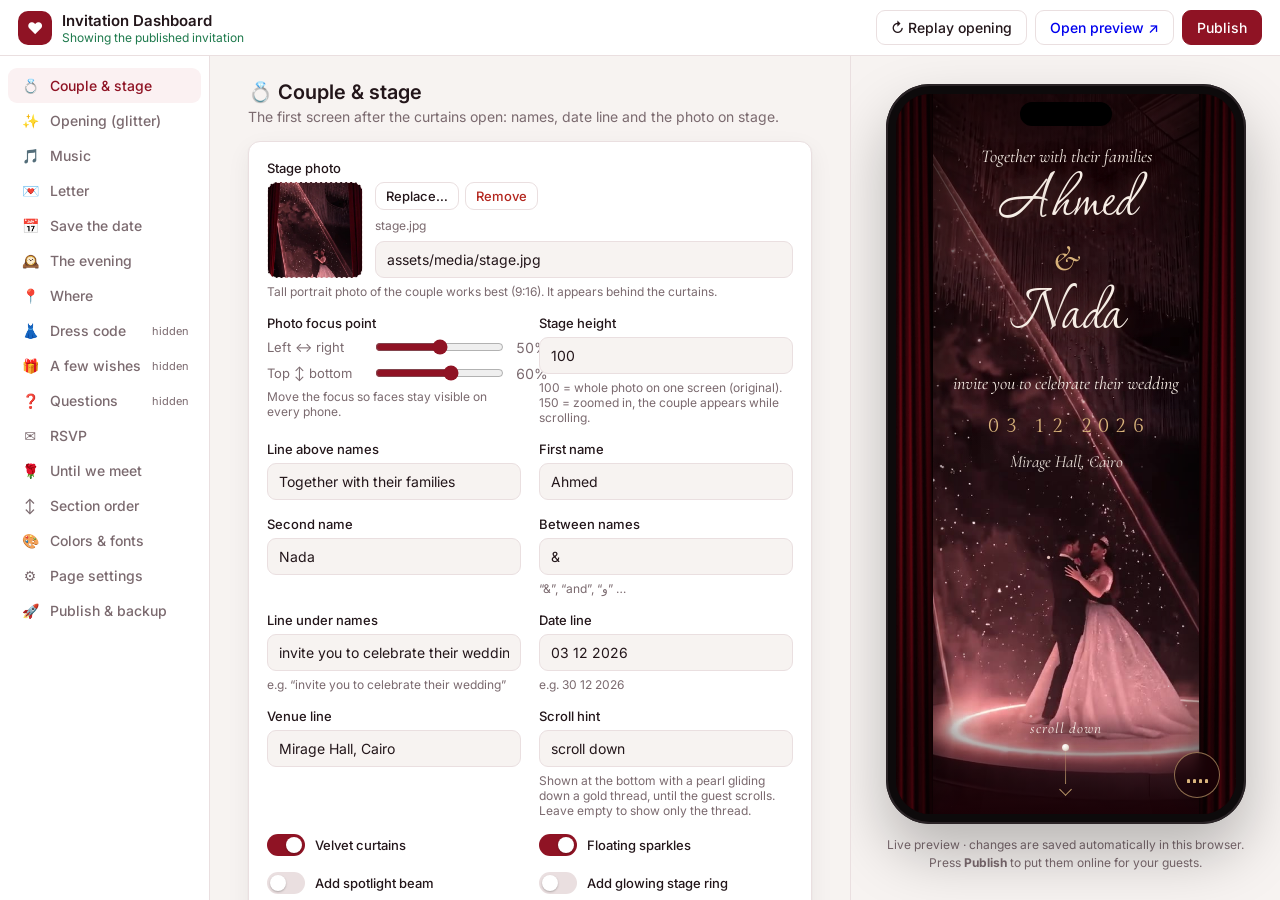
==== admin.html @ 9e241e47 "Load the new N on phones (version bump) Co-Authored-By: Claude Opus 5.5 <noreply@anthropic.com> Clau" ====
<!DOCTYPE html>
<html lang="en">
<head>
  <meta charset="UTF-8">
  <meta name="viewport" content="width=device-width, initial-scale=1">
  <meta name="robots" content="noindex, nofollow">
  <title>Invitation Dashboard</title>
  <link rel="preconnect" href="https://fonts.googleapis.com">
  <link rel="preconnect" href="https://fonts.gstatic.com" crossorigin>
  <link rel="stylesheet" href="https://fonts.googleapis.com/css2?family=Inter:wght@400;500;600&family=Cormorant+Garamond:ital,wght@1,500&display=swap">
  <link rel="stylesheet" href="assets/css/admin.css?v=20261126d">
</head>
<body>
  <header class="top">
    <div class="brand">
      <span class="brand__mark">♥</span>
      <div>
        <h1>Invitation Dashboard</h1>
        <p class="status" id="status">Loading…</p>
      </div>
    </div>
    <div class="top__actions">
      <button class="btn btn--ghost only-mobile" id="togglePreview" type="button">Preview</button>
      <button class="btn btn--ghost" id="replayIntro" type="button" title="Play the opening animation again">↻ Replay opening</button>
      <a class="btn btn--ghost" href="index.html?preview" target="_blank" rel="noopener">Open preview ↗</a>
      <button class="btn btn--primary" id="publishTop" type="button">Publish</button>
    </div>
  </header>

  <div class="layout">
    <nav class="nav" id="nav" aria-label="Sections"></nav>

    <main class="editor" id="editor" tabindex="-1"></main>

    <aside class="preview" id="previewPane" aria-label="Live preview">
      <div class="phone">
        <div class="phone__notch"></div>
        <iframe id="previewFrame" title="Invitation preview" src="index.html?preview&amp;skipIntro"></iframe>
      </div>
      <p class="preview__note">Live preview · changes are saved automatically in this browser.<br>Press <b>Publish</b> to put them online for your guests.</p>
    </aside>
  </div>

  <div class="toast" id="toast" role="status" aria-live="polite"></div>

  <!-- config.js is always loaded fresh so published changes show at once -->
  <script>document.write('<script src="config.js?t=' + Date.now() + '"><\/script>');</script>
  <script src="assets/js/store.js?v=20261126d"></script>
  <script src="assets/js/admin.js?v=20261126d"></script>
</body>
</html>
---- assets/css/admin.css ----
:root {
  --bg: #f7f3f1;
  --panel: #ffffff;
  --ink: #23161a;
  --muted: #7b6a6f;
  --line: #eadfe0;
  --brand: #8f1324;
  --brand-ink: #ffffff;
  --soft: #fbf1f2;
  --ok: #1f7a4d;
  --err: #b3261e;
  --radius: 12px;
  --shadow: 0 1px 2px rgba(35, 22, 26, .06), 0 8px 24px rgba(35, 22, 26, .06);
}
@media (prefers-color-scheme: dark) {
  :root {
    --bg: #171012; --panel: #211719; --ink: #f3e8e9; --muted: #b19ea3; --line: #3a2b2f;
    --brand: #d0475a; --soft: #2b1d20; --shadow: 0 1px 2px rgba(0,0,0,.3), 0 8px 24px rgba(0,0,0,.25);
  }
}
* { box-sizing: border-box; }
html, body { margin: 0; height: 100%; }
body { font-family: Inter, system-ui, -apple-system, "Segoe UI", sans-serif; font-size: 14px; color: var(--ink); background: var(--bg); }
button, input, select, textarea { font: inherit; color: inherit; }
[hidden] { display: none !important; }

/* top bar */
.top {
  position: sticky; top: 0; z-index: 10;
  display: flex; align-items: center; justify-content: space-between; gap: 12px; flex-wrap: wrap;
  padding: 10px 18px; background: var(--panel); border-bottom: 1px solid var(--line);
}
.brand { display: flex; align-items: center; gap: 10px; }
.brand__mark { display: grid; place-items: center; width: 34px; height: 34px; border-radius: 10px; background: var(--brand); color: #fff; font-size: 16px; }
.brand h1 { margin: 0; font-size: 15px; font-weight: 600; }
.status { margin: 0; font-size: 12px; color: var(--muted); }
.status.is-ok { color: var(--ok); }
.top__actions { display: flex; gap: 8px; flex-wrap: wrap; }

.btn {
  display: inline-flex; align-items: center; justify-content: center; gap: 6px;
  padding: 8px 14px; border-radius: 9px; border: 1px solid var(--line); background: var(--panel);
  cursor: pointer; text-decoration: none; font-weight: 500; white-space: nowrap;
}
.btn:hover { border-color: var(--brand); }
.btn:disabled { opacity: .55; cursor: progress; }
.btn--primary { background: var(--brand); border-color: var(--brand); color: var(--brand-ink); }
.btn--primary:hover { filter: brightness(1.08); }
.btn--danger { color: var(--err); }
.btn--sm { padding: 5px 10px; font-size: 13px; }

/* layout */
body { display: flex; flex-direction: column; height: 100vh; overflow: hidden; }
.top { flex: none; }
.layout { display: grid; grid-template-columns: 210px minmax(0, 1fr) 430px; flex: 1; min-height: 0; }
.nav { border-right: 1px solid var(--line); padding: 12px 8px; overflow-y: auto; background: var(--panel); }
.nav button {
  display: flex; align-items: center; gap: 10px; width: 100%; text-align: start;
  padding: 9px 12px; border: 0; border-radius: 9px; background: none; cursor: pointer; color: var(--muted); font-weight: 500;
}
.nav button .ico { width: 20px; text-align: center; }
.nav button:hover { background: var(--soft); color: var(--ink); }
.nav button.is-active { background: var(--soft); color: var(--brand); }
.nav button .off { margin-inline-start: auto; font-size: 11px; color: var(--muted); font-weight: 400; }

.editor { overflow-y: auto; padding: 24px clamp(16px, 3vw, 40px) 80px; outline: none; }
.group__head { display: flex; align-items: flex-start; justify-content: space-between; gap: 12px; margin-bottom: 16px; }
.group__head h2 { margin: 0; font-size: 20px; font-weight: 600; }
.group__head p { margin: 4px 0 0; color: var(--muted); max-width: 60ch; }
.card { background: var(--panel); border: 1px solid var(--line); border-radius: var(--radius); box-shadow: var(--shadow); padding: 18px; margin-bottom: 16px; }
.card h3 { margin: 0 0 12px; font-size: 14px; }

.fields { display: grid; grid-template-columns: repeat(2, minmax(0, 1fr)); gap: 16px 18px; }
.field { display: flex; flex-direction: column; gap: 6px; min-width: 0; }
.field--wide { grid-column: 1 / -1; }
.field > label, .field > .label { font-weight: 500; font-size: 13px; }
.field .help { color: var(--muted); font-size: 12px; margin: 0; }
.input, .field select, .field textarea {
  width: 100%; padding: 9px 11px; border: 1px solid var(--line); border-radius: 9px; background: var(--bg);
  outline: none; transition: border-color .15s, box-shadow .15s;
}
.field textarea { resize: vertical; min-height: 70px; line-height: 1.5; }
.input:focus, .field select:focus, .field textarea:focus { border-color: var(--brand); box-shadow: 0 0 0 3px color-mix(in srgb, var(--brand) 18%, transparent); }

/* toggle */
.toggle { display: flex; align-items: center; gap: 10px; cursor: pointer; user-select: none; }
.toggle input { position: absolute; opacity: 0; }
.toggle .sw { position: relative; width: 38px; height: 22px; border-radius: 99px; background: var(--line); transition: background .2s; flex: none; }
.toggle .sw::after { content: ""; position: absolute; top: 3px; left: 3px; width: 16px; height: 16px; border-radius: 50%; background: #fff; transition: transform .2s; box-shadow: 0 1px 2px rgba(0,0,0,.25); }
.toggle input:checked + .sw { background: var(--brand); }
.toggle input:checked + .sw::after { transform: translateX(16px); }
.toggle input:focus-visible + .sw { outline: 2px solid var(--brand); outline-offset: 2px; }

/* color */
.color { display: flex; align-items: center; gap: 8px; }
.color input[type="color"] { width: 42px; height: 38px; padding: 2px; border: 1px solid var(--line); border-radius: 9px; background: var(--bg); cursor: pointer; }
.color .input { font-family: ui-monospace, monospace; }

/* range */
.range { display: flex; align-items: center; gap: 10px; }
.range input { flex: 1; accent-color: var(--brand); }
.range output { width: 42px; text-align: end; font-variant-numeric: tabular-nums; color: var(--muted); }

/* media */
.media { display: grid; grid-template-columns: 96px minmax(0, 1fr); gap: 12px; align-items: start; }
.media__thumb {
  width: 96px; height: 96px; border-radius: 10px; border: 1px dashed var(--line); background: var(--bg) center / cover no-repeat;
  display: grid; place-items: center; color: var(--muted); font-size: 22px; overflow: hidden;
}
.media__thumb video { width: 100%; height: 100%; object-fit: cover; }
.media__body { display: flex; flex-direction: column; gap: 8px; min-width: 0; }
.media__btns { display: flex; gap: 6px; flex-wrap: wrap; }
.media audio { width: 100%; height: 36px; }
.media .meta { font-size: 12px; color: var(--muted); overflow: hidden; text-overflow: ellipsis; white-space: nowrap; }

/* list */
.list { display: flex; flex-direction: column; gap: 10px; }
.list__item { display: grid; grid-template-columns: 110px 1fr 1.4fr auto; gap: 8px; align-items: center; }
.list__item .btn { padding: 7px 10px; }

/* section order */
.order { list-style: none; margin: 0; padding: 0; display: flex; flex-direction: column; gap: 8px; }
.order li { display: flex; align-items: center; gap: 10px; padding: 10px 12px; border: 1px solid var(--line); border-radius: 10px; background: var(--bg); }
.order__fixed { opacity: .7; border-style: dashed !important; }
.order__num { width: 22px; height: 22px; border-radius: 50%; display: grid; place-items: center; background: var(--soft); color: var(--brand); font-size: 12px; font-weight: 600; flex: none; }
.order__ico { width: 22px; text-align: center; flex: none; }
.order__name { flex: 1; font-weight: 500; min-width: 0; }
.order__name small { color: var(--muted); font-weight: 400; }
.order__tag { font-size: 12px; color: var(--muted); }
.order .is-hidden .order__name { color: var(--muted); }
.order .btn { padding: 6px 12px; }

/* presets */
.presets { display: flex; gap: 10px; flex-wrap: wrap; }
.preset { display: flex; align-items: center; gap: 8px; padding: 6px 12px 6px 6px; border: 1px solid var(--line); border-radius: 99px; background: var(--panel); cursor: pointer; }
.preset:hover { border-color: var(--brand); }
.preset i { width: 22px; height: 22px; border-radius: 50%; display: block; border: 2px solid rgba(255,255,255,.6); }

/* preview */
.preview { border-left: 1px solid var(--line); display: flex; flex-direction: column; align-items: center; justify-content: center; gap: 12px; padding: 16px; overflow: hidden; }
.phone {
  position: relative; width: 360px; height: min(740px, calc(100vh - 150px)); flex: none;
  border-radius: 44px; padding: 10px; background: #0d0a0b; box-shadow: 0 30px 60px rgba(0,0,0,.25), inset 0 0 0 2px #2a2326;
}
.phone__notch { position: absolute; z-index: 2; top: 18px; left: 50%; transform: translateX(-50%); width: 92px; height: 24px; border-radius: 20px; background: #000; }
.phone iframe { width: 100%; height: 100%; border: 0; border-radius: 34px; background: #1c0508; }
.preview__note { margin: 0; text-align: center; font-size: 12px; color: var(--muted); line-height: 1.5; }

/* publish */
.steps { margin: 0; padding-inline-start: 20px; color: var(--muted); line-height: 1.7; }
.steps b { color: var(--ink); }
.log { margin-top: 12px; padding: 10px 12px; border-radius: 9px; background: var(--bg); font-family: ui-monospace, monospace; font-size: 12px; white-space: pre-wrap; max-height: 220px; overflow: auto; }
.log:empty { display: none; }
.row { display: flex; gap: 8px; flex-wrap: wrap; align-items: center; }
.warn { padding: 10px 12px; border-radius: 9px; background: color-mix(in srgb, #e0a800 14%, transparent); font-size: 13px; line-height: 1.5; }

/* toast */
.toast {
  position: fixed; left: 50%; bottom: 24px; transform: translate(-50%, 20px); opacity: 0; pointer-events: none;
  background: var(--ink); color: var(--bg); padding: 10px 16px; border-radius: 10px; font-weight: 500; transition: all .25s ease; z-index: 30; max-width: 90vw;
}
.toast.show { opacity: 1; transform: translate(-50%, 0); }
.toast.err { background: var(--err); color: #fff; }

.only-mobile { display: none; }

@media (max-width: 1180px) {
  .layout { grid-template-columns: 190px minmax(0, 1fr) 380px; }
  .phone { width: 330px; }
}
@media (max-width: 960px) {
  .only-mobile { display: inline-flex; }
  body { display: block; height: auto; overflow: auto; }
  .layout { grid-template-columns: 1fr; height: auto; }
  .nav { display: flex; gap: 4px; overflow-x: auto; border-right: 0; border-bottom: 1px solid var(--line); padding: 8px; position: sticky; top: 57px; z-index: 5; }
  .nav button { width: auto; white-space: nowrap; }
  .nav button .off { display: none; }
  .editor { overflow: visible; padding: 18px 16px 80px; }
  .preview { position: fixed; inset: 0; z-index: 20; background: rgba(10, 5, 6, .85); border: 0; display: none; }
  .preview.is-shown { display: flex; }
  .preview__note { color: #ddd; }
  .phone { height: min(740px, calc(100vh - 120px)); width: min(360px, calc(100vw - 32px)); }
  .top__actions .btn:not(.btn--primary):not(.only-mobile) { display: none; }
}
@media (max-width: 560px) {
  .fields { grid-template-columns: 1fr; }
  .list__item { grid-template-columns: 1fr 1fr; }
  .list__item .btn { grid-column: 1 / -1; }
}
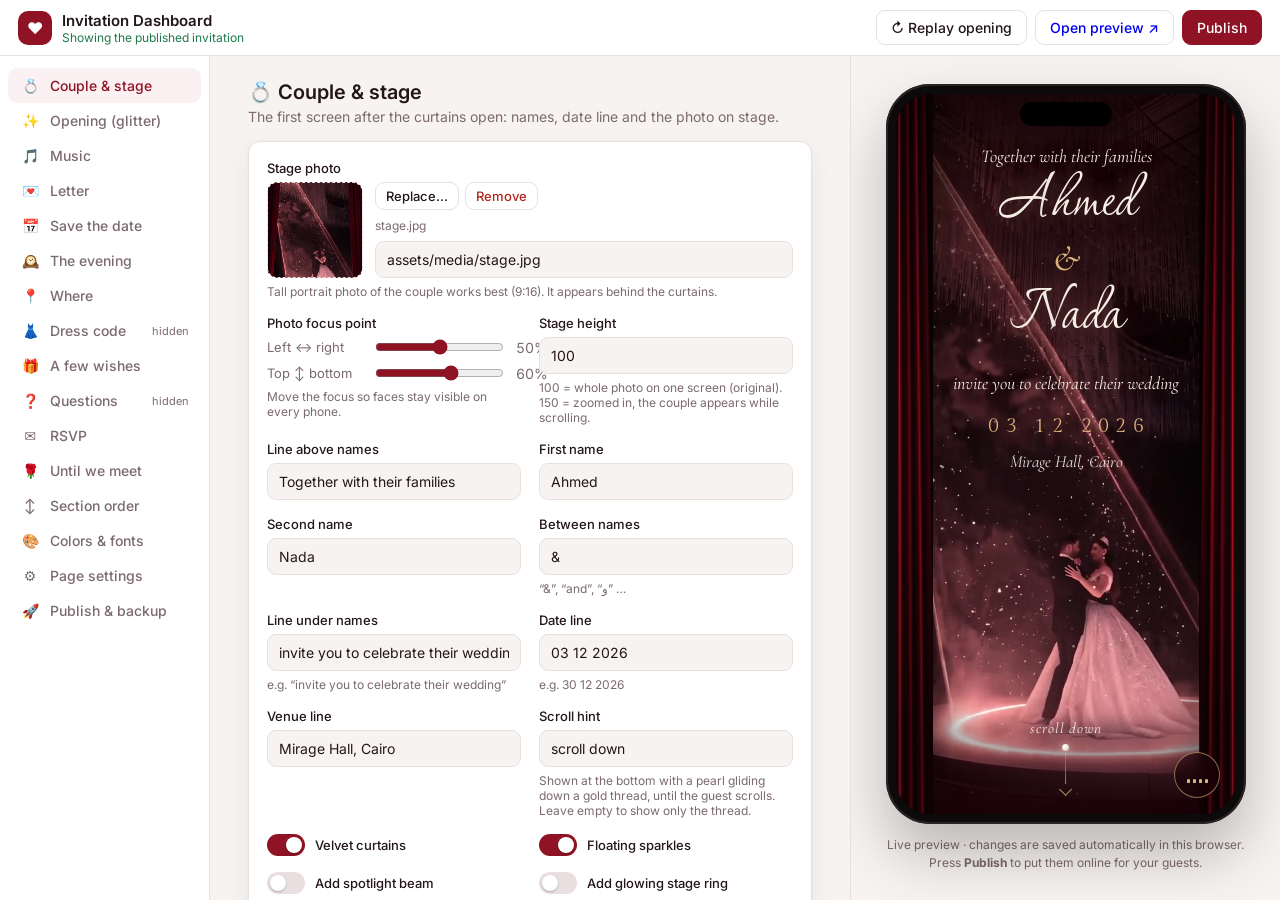
==== commit 87e497a1: "Load the note on phones (version bump) Co-Authored-By: Claude Opus 5.5 <noreply@anthropic.com> Claud" ====
--- a/admin.html
+++ b/admin.html
@@ -8,7 +8,7 @@
   <link rel="preconnect" href="https://fonts.googleapis.com">
   <link rel="preconnect" href="https://fonts.gstatic.com" crossorigin>
   <link rel="stylesheet" href="https://fonts.googleapis.com/css2?family=Inter:wght@400;500;600&family=Cormorant+Garamond:ital,wght@1,500&display=swap">
-  <link rel="stylesheet" href="assets/css/admin.css?v=20261126d">
+  <link rel="stylesheet" href="assets/css/admin.css?v=20261127a">
 </head>
 <body>
   <header class="top">
@@ -45,7 +45,7 @@
 
   <!-- config.js is always loaded fresh so published changes show at once -->
   <script>document.write('<script src="config.js?t=' + Date.now() + '"><\/script>');</script>
-  <script src="assets/js/store.js?v=20261126d"></script>
-  <script src="assets/js/admin.js?v=20261126d"></script>
+  <script src="assets/js/store.js?v=20261127a"></script>
+  <script src="assets/js/admin.js?v=20261127a"></script>
 </body>
 </html>
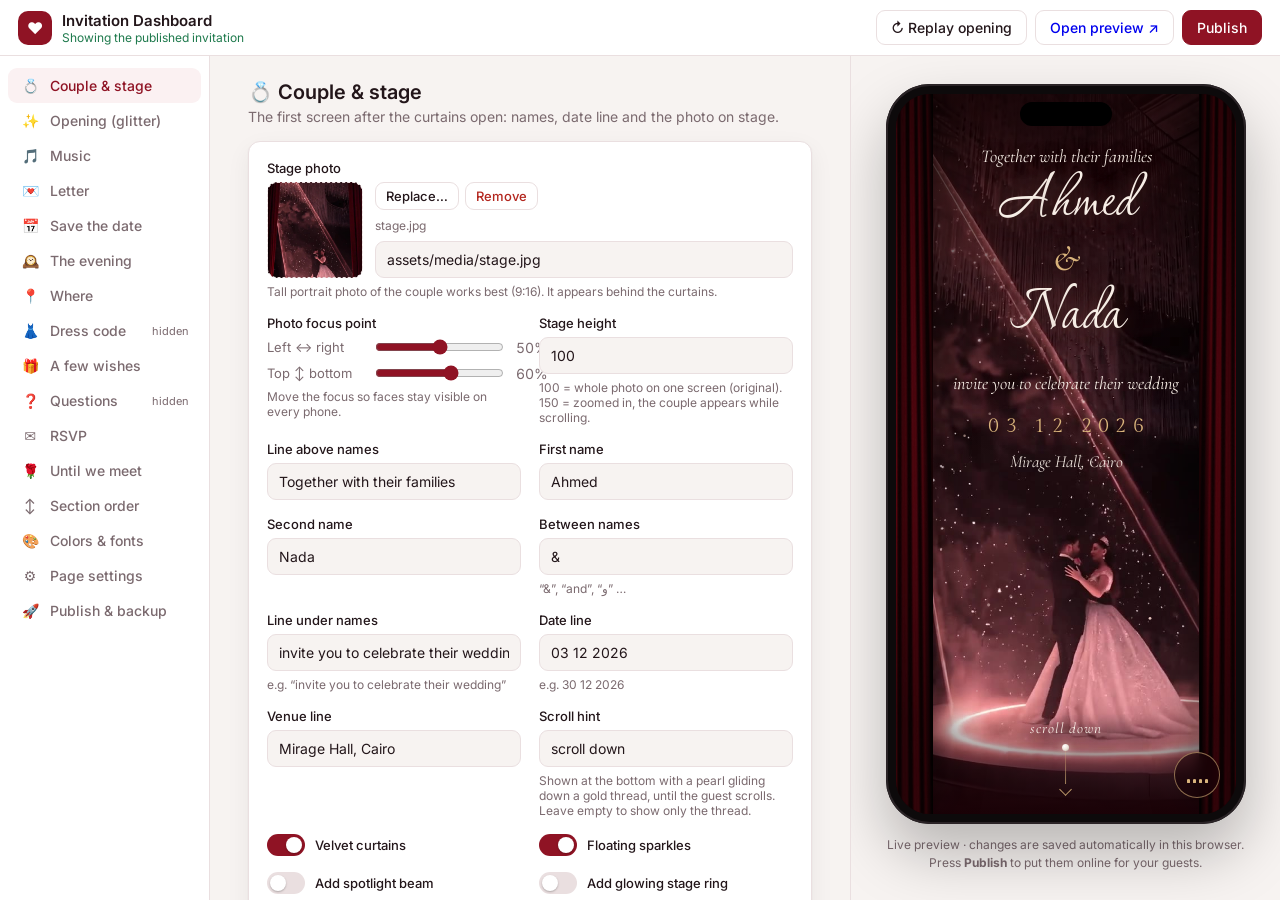
==== commit 627d6d8e: "Times on one line; glowing timeline line goes live Co-Authored-By: Claude Opus 5.5 <noreply@anthropi" ====
--- a/admin.html
+++ b/admin.html
@@ -8,7 +8,7 @@
   <link rel="preconnect" href="https://fonts.googleapis.com">
   <link rel="preconnect" href="https://fonts.gstatic.com" crossorigin>
   <link rel="stylesheet" href="https://fonts.googleapis.com/css2?family=Inter:wght@400;500;600&family=Cormorant+Garamond:ital,wght@1,500&display=swap">
-  <link rel="stylesheet" href="assets/css/admin.css?v=20261127a">
+  <link rel="stylesheet" href="assets/css/admin.css?v=20261127b">
 </head>
 <body>
   <header class="top">
@@ -45,7 +45,7 @@
 
   <!-- config.js is always loaded fresh so published changes show at once -->
   <script>document.write('<script src="config.js?t=' + Date.now() + '"><\/script>');</script>
-  <script src="assets/js/store.js?v=20261127a"></script>
-  <script src="assets/js/admin.js?v=20261127a"></script>
+  <script src="assets/js/store.js?v=20261127b"></script>
+  <script src="assets/js/admin.js?v=20261127b"></script>
 </body>
 </html>
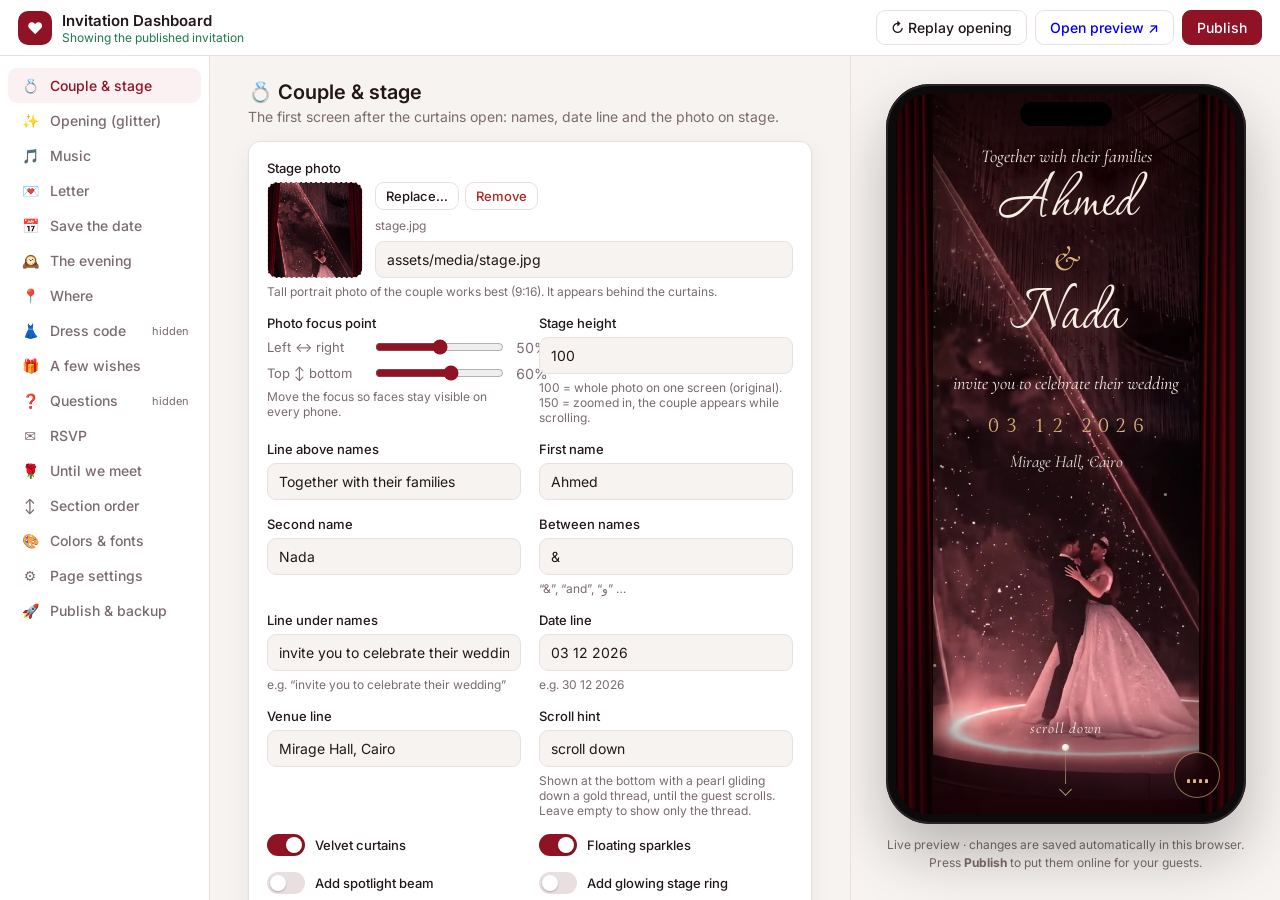
==== commit 29a30dd9: "Load the new timeline line on phones (version bump) Co-Authored-By: Claude Opus 5.5 <noreply@anthrop" ====
--- a/admin.html
+++ b/admin.html
@@ -8,7 +8,7 @@
   <link rel="preconnect" href="https://fonts.googleapis.com">
   <link rel="preconnect" href="https://fonts.gstatic.com" crossorigin>
   <link rel="stylesheet" href="https://fonts.googleapis.com/css2?family=Inter:wght@400;500;600&family=Cormorant+Garamond:ital,wght@1,500&display=swap">
-  <link rel="stylesheet" href="assets/css/admin.css?v=20261127b">
+  <link rel="stylesheet" href="assets/css/admin.css?v=20261127c">
 </head>
 <body>
   <header class="top">
@@ -45,7 +45,7 @@
 
   <!-- config.js is always loaded fresh so published changes show at once -->
   <script>document.write('<script src="config.js?t=' + Date.now() + '"><\/script>');</script>
-  <script src="assets/js/store.js?v=20261127b"></script>
-  <script src="assets/js/admin.js?v=20261127b"></script>
+  <script src="assets/js/store.js?v=20261127c"></script>
+  <script src="assets/js/admin.js?v=20261127c"></script>
 </body>
 </html>
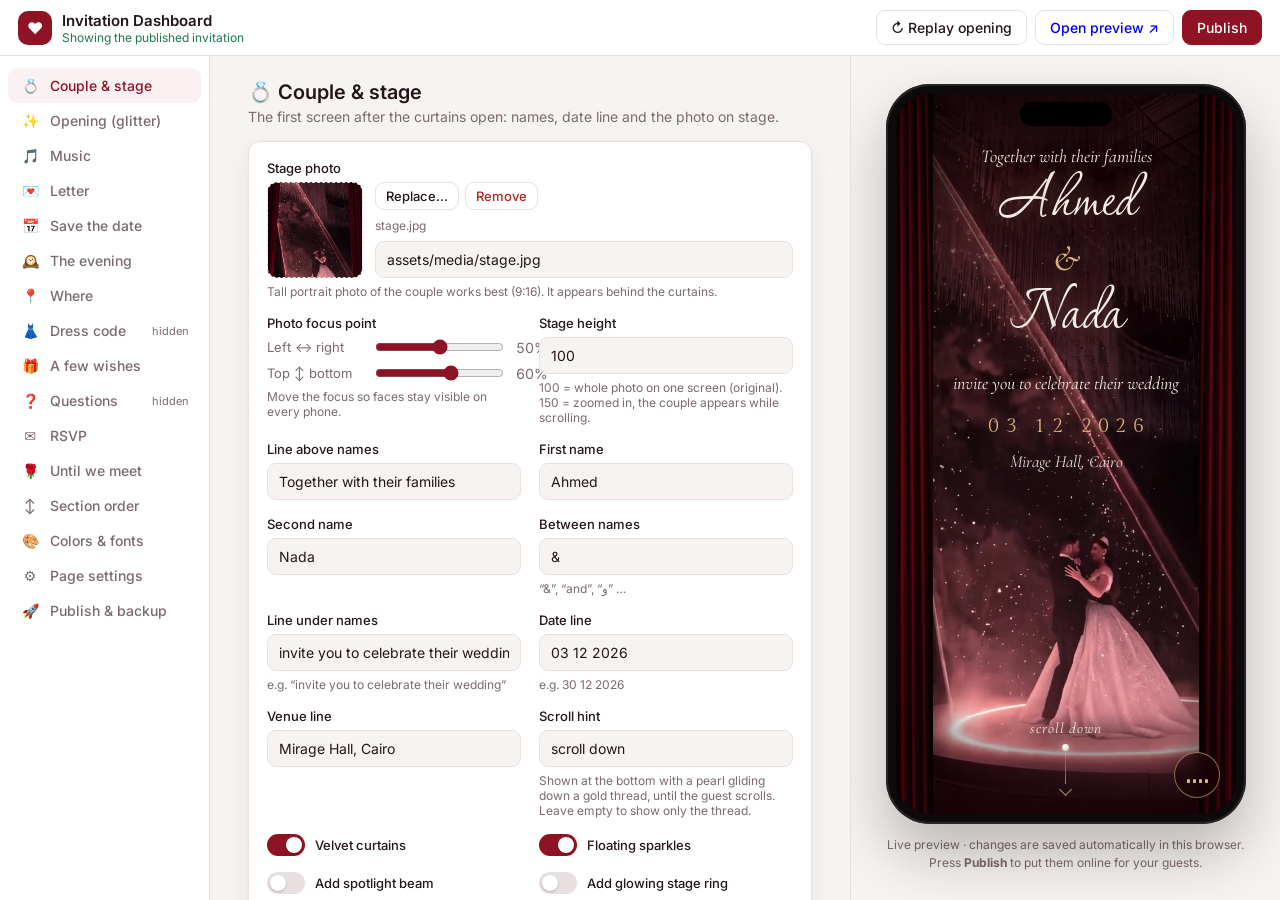
==== commit e8528d5a: "Load the note animation on phones (version bump) Co-Authored-By: Claude Opus 5.5 <noreply@anthropic." ====
--- a/admin.html
+++ b/admin.html
@@ -8,7 +8,7 @@
   <link rel="preconnect" href="https://fonts.googleapis.com">
   <link rel="preconnect" href="https://fonts.gstatic.com" crossorigin>
   <link rel="stylesheet" href="https://fonts.googleapis.com/css2?family=Inter:wght@400;500;600&family=Cormorant+Garamond:ital,wght@1,500&display=swap">
-  <link rel="stylesheet" href="assets/css/admin.css?v=20261127c">
+  <link rel="stylesheet" href="assets/css/admin.css?v=20261127d">
 </head>
 <body>
   <header class="top">
@@ -45,7 +45,7 @@
 
   <!-- config.js is always loaded fresh so published changes show at once -->
   <script>document.write('<script src="config.js?t=' + Date.now() + '"><\/script>');</script>
-  <script src="assets/js/store.js?v=20261127c"></script>
-  <script src="assets/js/admin.js?v=20261127c"></script>
+  <script src="assets/js/store.js?v=20261127d"></script>
+  <script src="assets/js/admin.js?v=20261127d"></script>
 </body>
 </html>
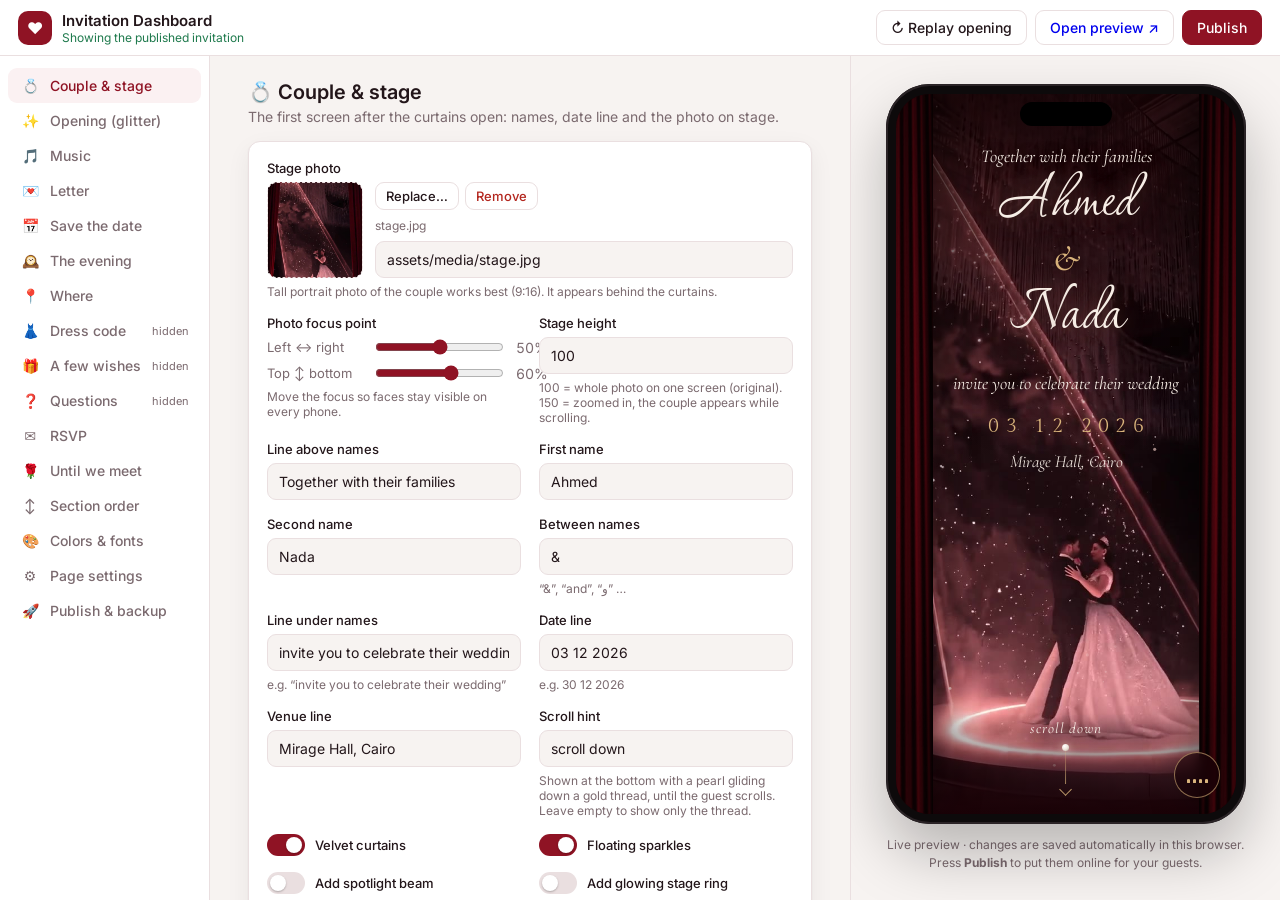
==== commit b3a4ca27: "Load the bold note on phones (version bump) Co-Authored-By: Claude Opus 5.5 <noreply@anthropic.com> " ====
--- a/admin.html
+++ b/admin.html
@@ -8,7 +8,7 @@
   <link rel="preconnect" href="https://fonts.googleapis.com">
   <link rel="preconnect" href="https://fonts.gstatic.com" crossorigin>
   <link rel="stylesheet" href="https://fonts.googleapis.com/css2?family=Inter:wght@400;500;600&family=Cormorant+Garamond:ital,wght@1,500&display=swap">
-  <link rel="stylesheet" href="assets/css/admin.css?v=20261127d">
+  <link rel="stylesheet" href="assets/css/admin.css?v=20261127e">
 </head>
 <body>
   <header class="top">
@@ -45,7 +45,7 @@
 
   <!-- config.js is always loaded fresh so published changes show at once -->
   <script>document.write('<script src="config.js?t=' + Date.now() + '"><\/script>');</script>
-  <script src="assets/js/store.js?v=20261127d"></script>
-  <script src="assets/js/admin.js?v=20261127d"></script>
+  <script src="assets/js/store.js?v=20261127e"></script>
+  <script src="assets/js/admin.js?v=20261127e"></script>
 </body>
 </html>
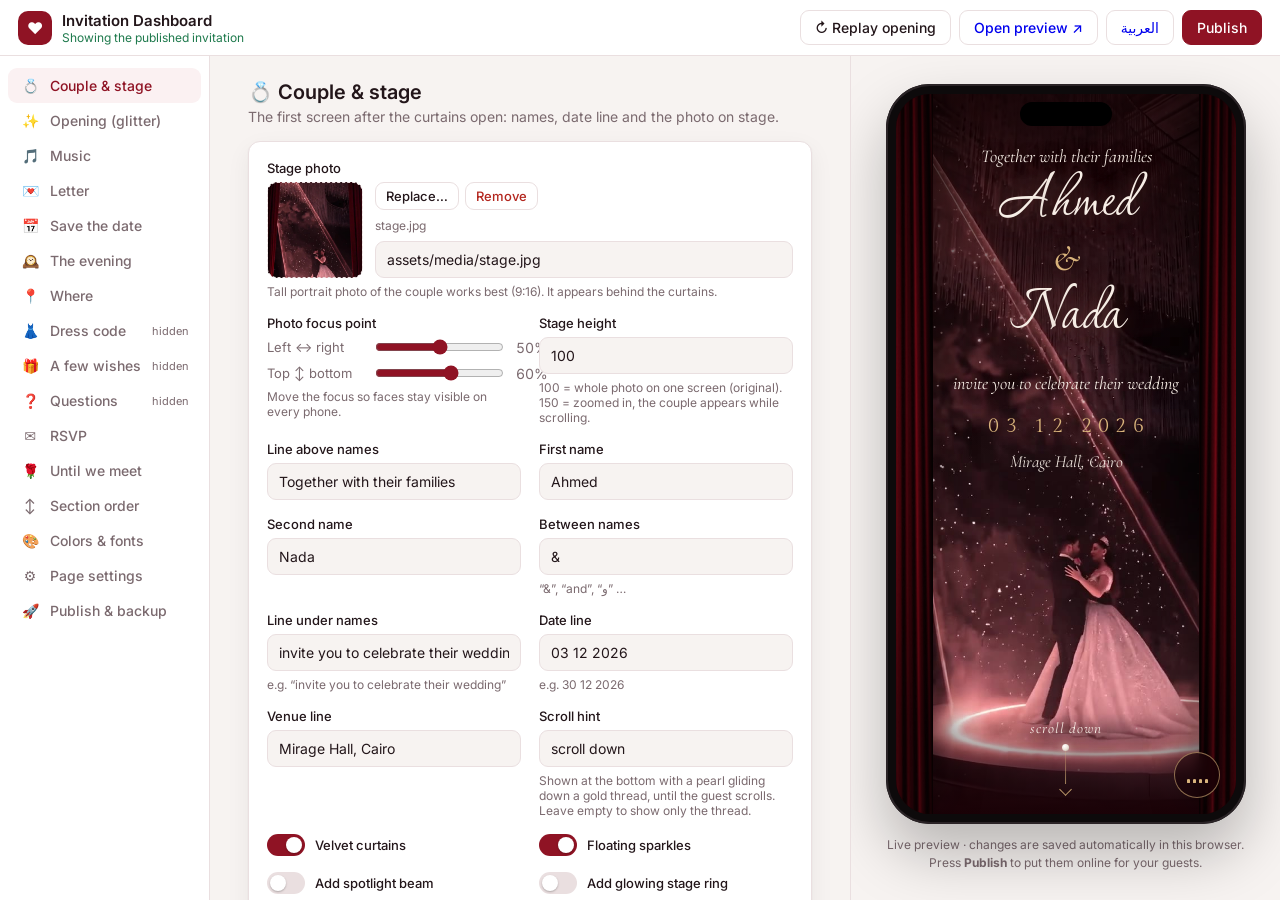
==== commit 687c5341: "Arabic version of the invitation with its own dashboard (preview) - /ar/ link opens the same invitat" ====
--- a/admin.html
+++ b/admin.html
@@ -22,7 +22,8 @@
     <div class="top__actions">
       <button class="btn btn--ghost only-mobile" id="togglePreview" type="button">Preview</button>
       <button class="btn btn--ghost" id="replayIntro" type="button" title="Play the opening animation again">↻ Replay opening</button>
-      <a class="btn btn--ghost" href="index.html?preview" target="_blank" rel="noopener">Open preview ↗</a>
+      <a class="btn btn--ghost" id="openPreview" href="index.html?preview" target="_blank" rel="noopener">Open preview ↗</a>
+      <a class="btn btn--ghost" id="switchLang" href="ar/admin.html">العربية</a>
       <button class="btn btn--primary" id="publishTop" type="button">Publish</button>
     </div>
   </header>
@@ -35,7 +36,7 @@
     <aside class="preview" id="previewPane" aria-label="Live preview">
       <div class="phone">
         <div class="phone__notch"></div>
-        <iframe id="previewFrame" title="Invitation preview" src="index.html?preview&amp;skipIntro"></iframe>
+        <iframe id="previewFrame" title="Invitation preview" src="about:blank"></iframe>
       </div>
       <p class="preview__note">Live preview · changes are saved automatically in this browser.<br>Press <b>Publish</b> to put them online for your guests.</p>
     </aside>
@@ -44,7 +45,7 @@
   <div class="toast" id="toast" role="status" aria-live="polite"></div>
 
   <!-- config.js is always loaded fresh so published changes show at once -->
-  <script>document.write('<script src="config.js?t=' + Date.now() + '"><\/script>');</script>
+  <script>window.INVITE_SITE = new URLSearchParams(location.search).get('site') === 'ar' ? 'ar' : ''; window.INVITE_CONFIG_FILE = window.INVITE_SITE ? 'config-' + window.INVITE_SITE + '.js' : 'config.js'; document.write('<script src="' + window.INVITE_CONFIG_FILE + '?t=' + Date.now() + '"><\/script>');</script>
   <script src="assets/js/store.js?v=20261127e"></script>
   <script src="assets/js/admin.js?v=20261127e"></script>
 </body>
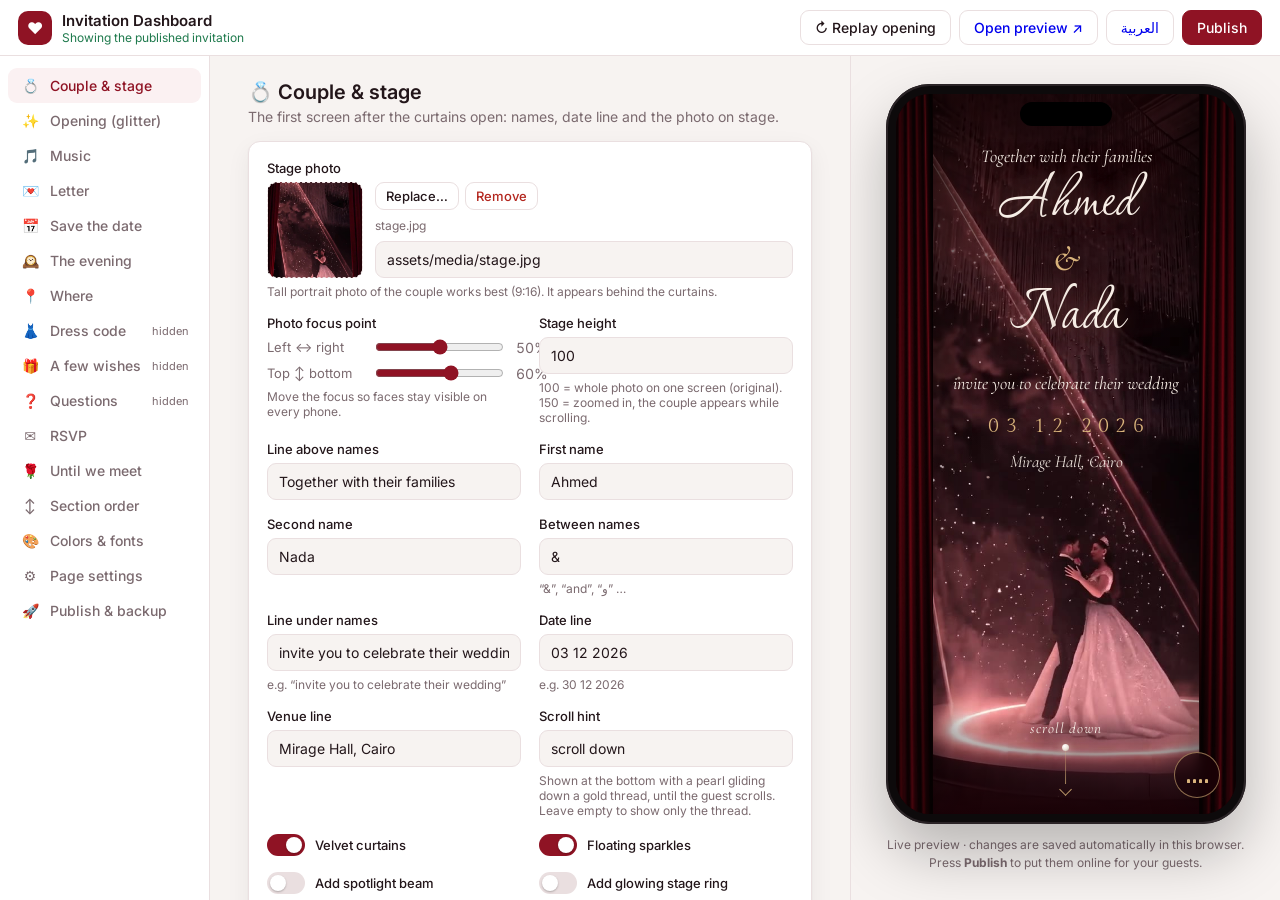
==== commit 4ae4fe49: "Publish the Arabic version (version bump) Co-Authored-By: Claude Opus 5.5 <noreply@anthropic.com> Cl" ====
--- a/admin.html
+++ b/admin.html
@@ -8,7 +8,7 @@
   <link rel="preconnect" href="https://fonts.googleapis.com">
   <link rel="preconnect" href="https://fonts.gstatic.com" crossorigin>
   <link rel="stylesheet" href="https://fonts.googleapis.com/css2?family=Inter:wght@400;500;600&family=Cormorant+Garamond:ital,wght@1,500&display=swap">
-  <link rel="stylesheet" href="assets/css/admin.css?v=20261127e">
+  <link rel="stylesheet" href="assets/css/admin.css?v=20261127f">
 </head>
 <body>
   <header class="top">
@@ -46,7 +46,7 @@
 
   <!-- config.js is always loaded fresh so published changes show at once -->
   <script>window.INVITE_SITE = new URLSearchParams(location.search).get('site') === 'ar' ? 'ar' : ''; window.INVITE_CONFIG_FILE = window.INVITE_SITE ? 'config-' + window.INVITE_SITE + '.js' : 'config.js'; document.write('<script src="' + window.INVITE_CONFIG_FILE + '?t=' + Date.now() + '"><\/script>');</script>
-  <script src="assets/js/store.js?v=20261127e"></script>
-  <script src="assets/js/admin.js?v=20261127e"></script>
+  <script src="assets/js/store.js?v=20261127f"></script>
+  <script src="assets/js/admin.js?v=20261127f"></script>
 </body>
 </html>
